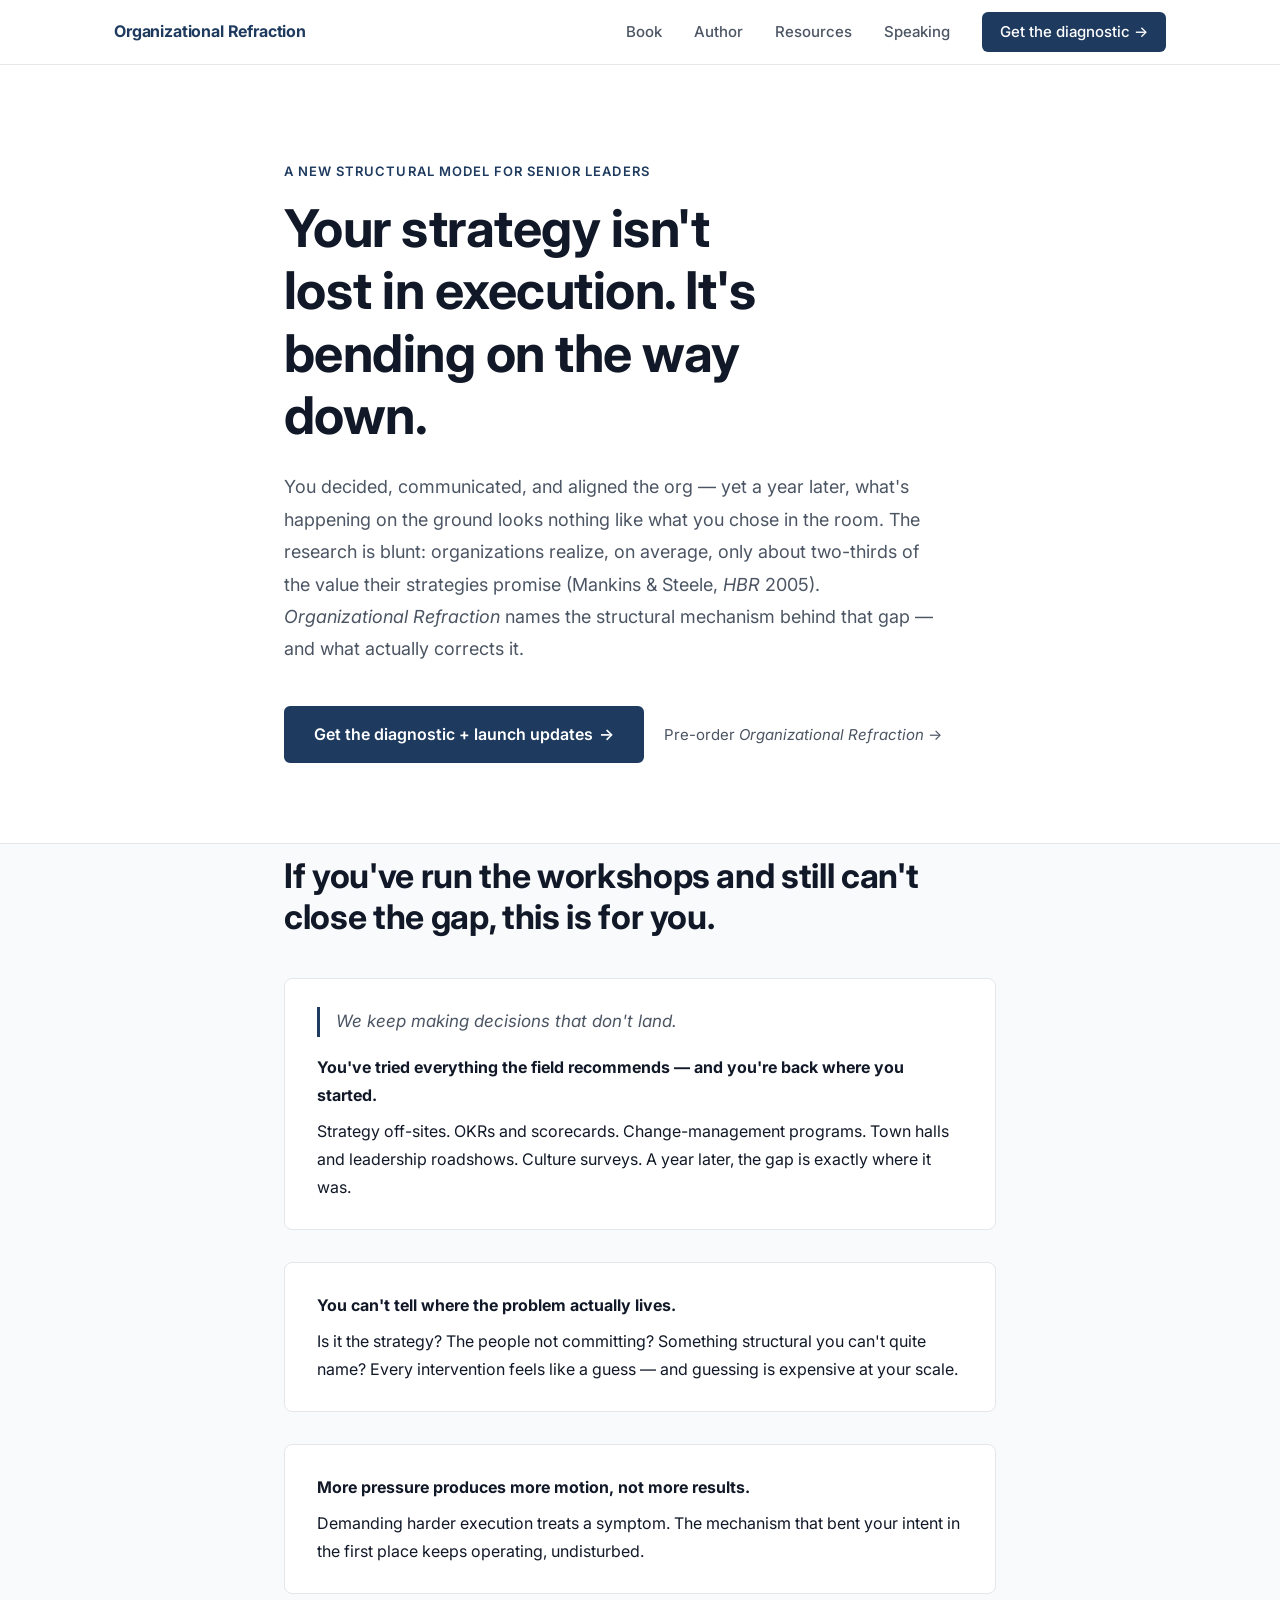
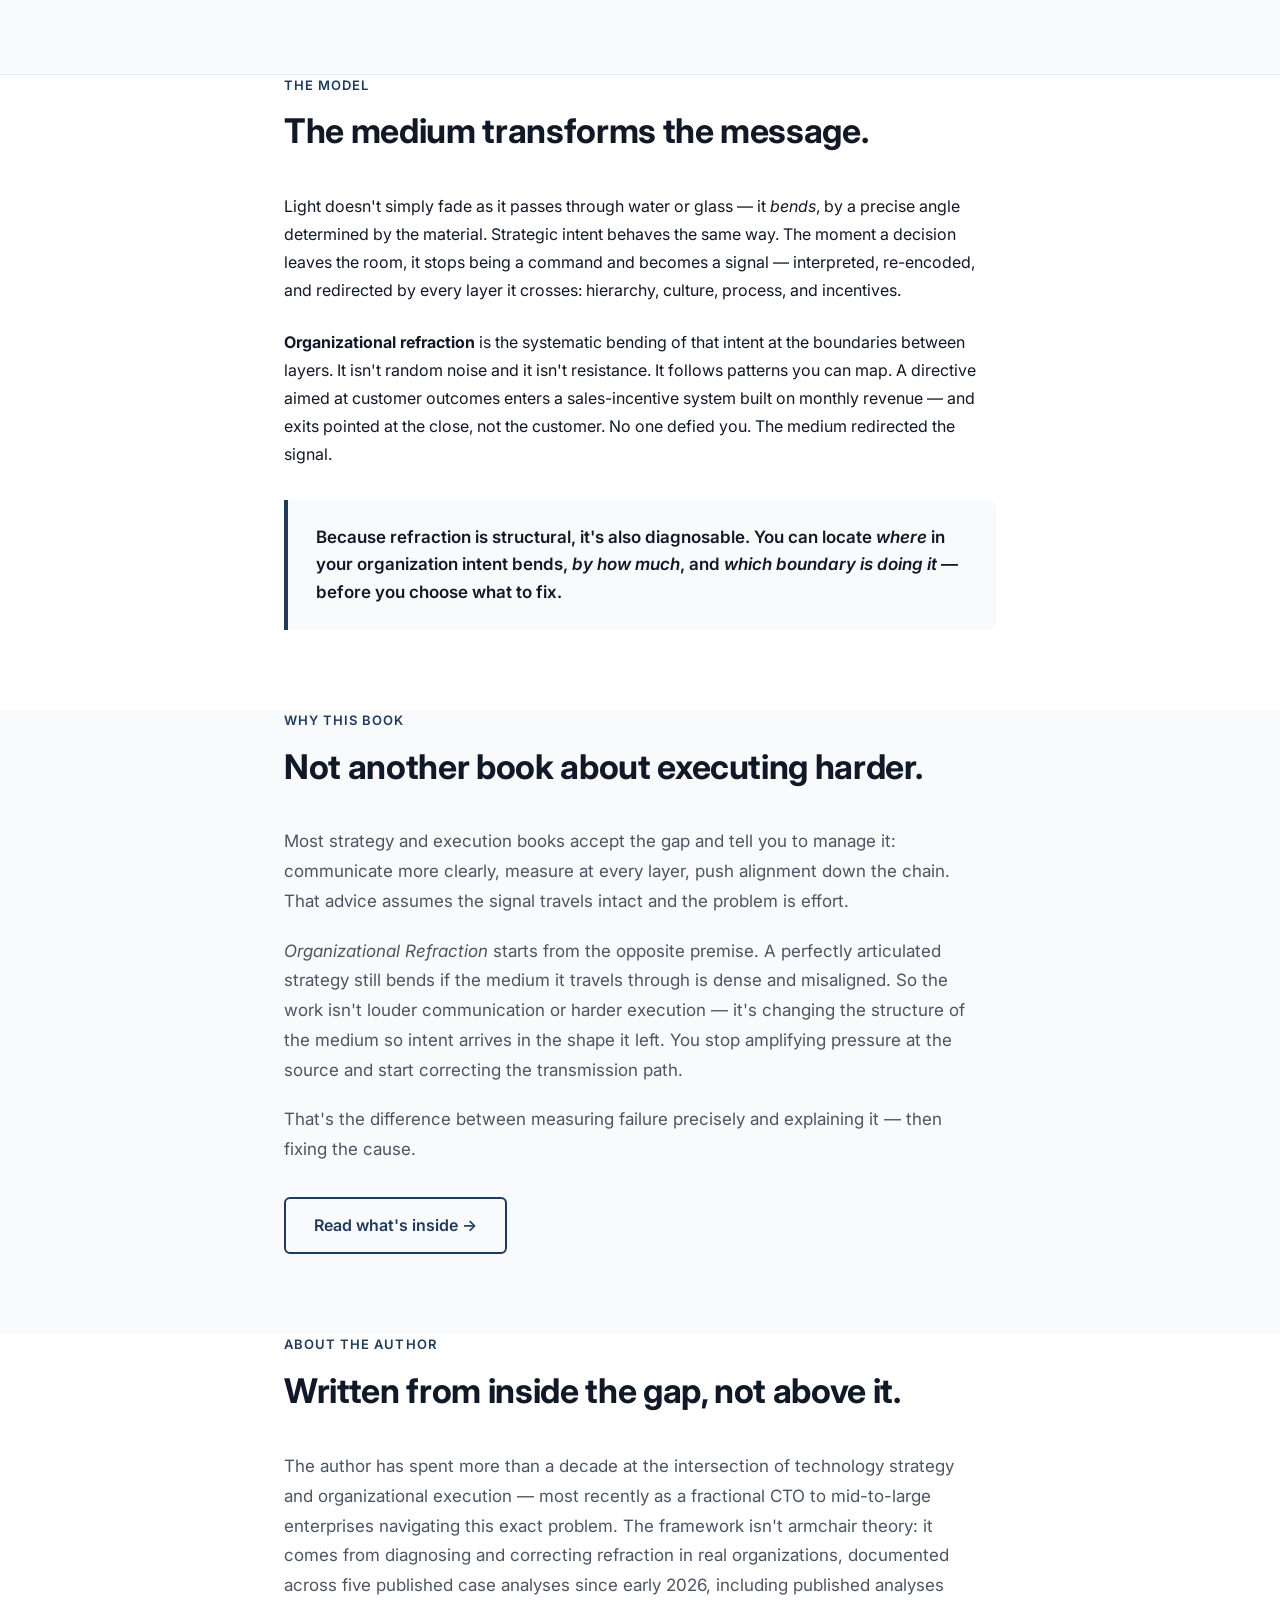
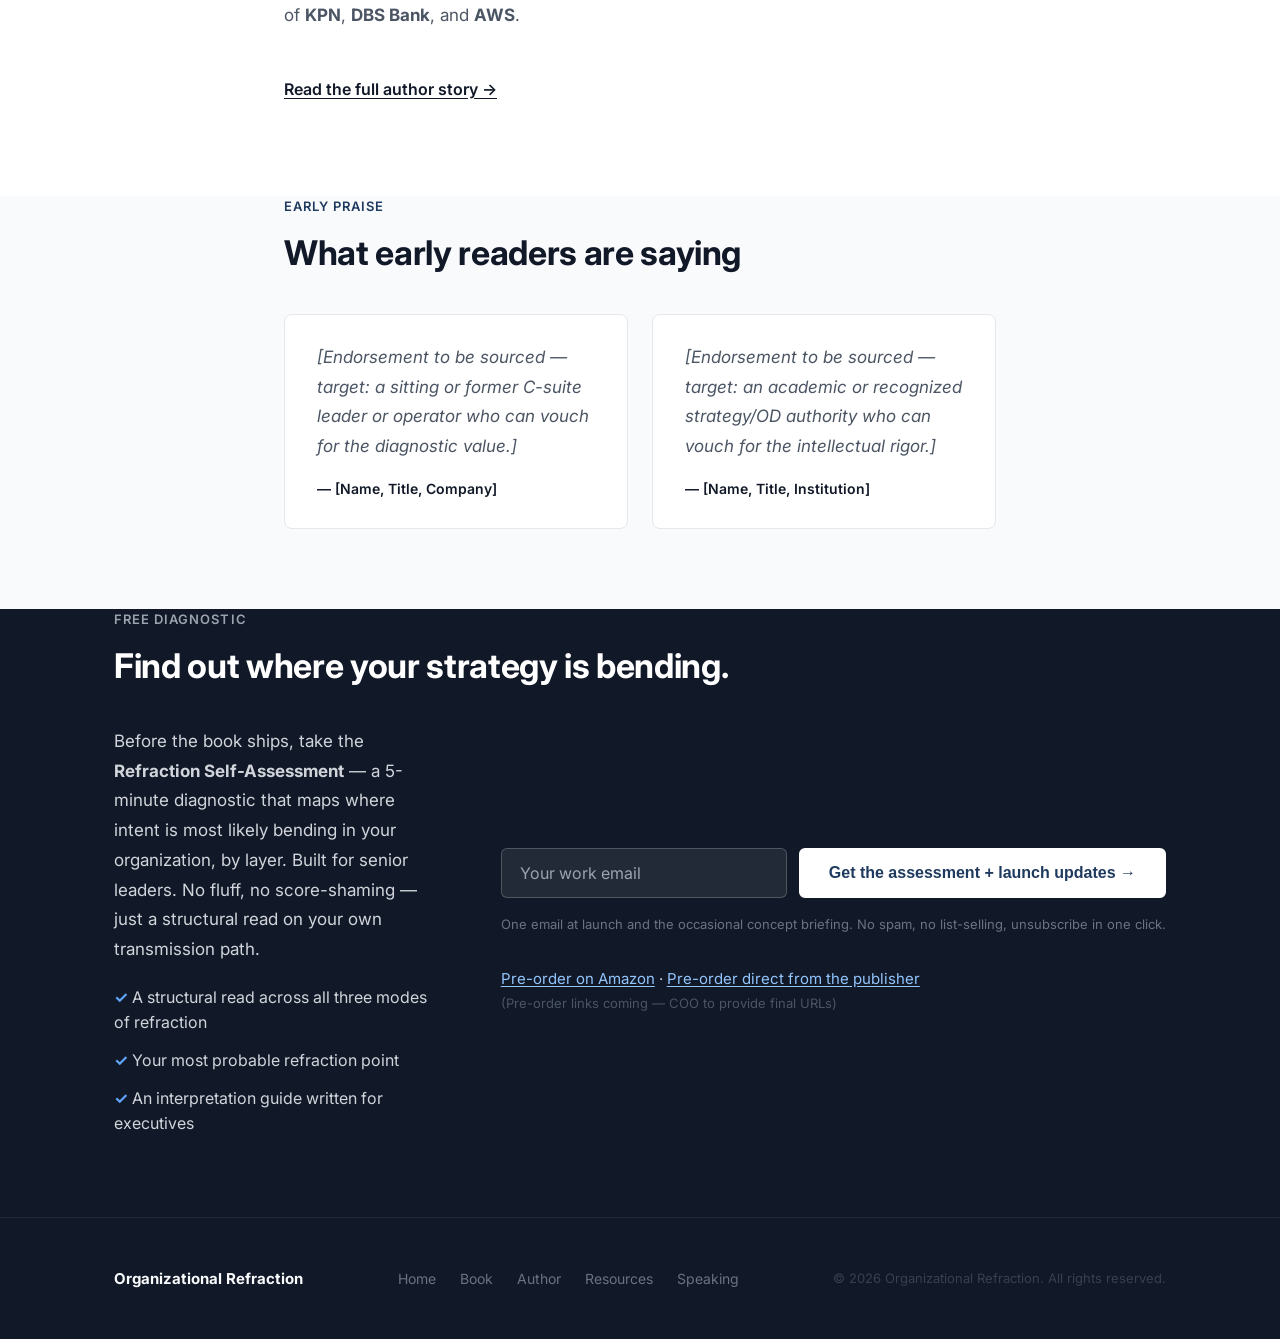
==== index.html @ 19cc5897 "Initial site build: organizationalrefraction.com - 5 pages: Home, Book, Author, Resources, Speaking " ====
<!DOCTYPE html>
<html lang="en">
<head>
  <meta charset="UTF-8">
  <meta name="viewport" content="width=device-width, initial-scale=1.0">

  <!-- SEO -->
  <title>Organizational Refraction — Why Your Strategy Arrives Somewhere It Was Never Aimed</title>
  <meta name="description" content="Your strategy isn't failing because your people won't execute. It's bending as it passes through the layers of your organization. Organizational Refraction is the first structural model of why the strategy-reality gap persists — and how to close it.">
  <meta name="keywords" content="organizational refraction, strategy execution gap, strategy-reality gap">
  <link rel="canonical" href="https://organizationalrefraction.com/">

  <!-- Open Graph -->
  <meta property="og:type" content="website">
  <meta property="og:title" content="Organizational Refraction — Why Your Strategy Arrives Somewhere It Was Never Aimed">
  <meta property="og:description" content="Your strategy isn't failing because your people won't execute. It's bending as it passes through the layers of your organization.">
  <meta property="og:url" content="https://organizationalrefraction.com/">
  <meta property="og:site_name" content="Organizational Refraction">

  <!-- Twitter -->
  <meta name="twitter:card" content="summary_large_image">
  <meta name="twitter:title" content="Organizational Refraction">
  <meta name="twitter:description" content="The first structural model of why the strategy-reality gap persists — and how to close it.">

  <!-- Preconnect for performance -->
  <link rel="preconnect" href="https://fonts.googleapis.com">
  <link rel="preconnect" href="https://fonts.gstatic.com" crossorigin>
  <link href="https://fonts.googleapis.com/css2?family=Inter:wght@400;500;600;700&display=swap" rel="stylesheet">

  <link rel="stylesheet" href="/css/main.css">

  <!-- GA4 — CONFIGURE: replace G-XXXXXXXXXX with your Measurement ID -->
  <script async src="https://www.googletagmanager.com/gtag/js?id=G-XXXXXXXXXX"></script>
  <script>
    window.dataLayer = window.dataLayer || [];
    function gtag(){dataLayer.push(arguments);}
    gtag('js', new Date());
    gtag('config', 'G-XXXXXXXXXX');
  </script>

  <!-- Hotjar — CONFIGURE: replace XXXXXXX with your Hotjar Site ID -->
  <script>
    (function(h,o,t,j,a,r){
      h.hj=h.hj||function(){(h.hj.q=h.hj.q||[]).push(arguments)};
      h._hjSettings={hjid:XXXXXXX,hjsv:6};
      a=o.getElementsByTagName('head')[0];
      r=o.createElement('script');r.async=1;
      r.src=t+h._hjSettings.hjid+j+h._hjSettings.hjsv;
      a.appendChild(r);
    })(window,document,'https://static.hotjar.com/c/hotjar-','.js?sv=');
  </script>
</head>
<body>

  <!-- Navigation -->
  <header class="site-header">
    <div class="container">
      <nav class="nav-inner" aria-label="Main navigation">
        <a href="/" class="nav-logo">Organizational Refraction</a>
        <button class="nav-toggle" aria-label="Toggle menu" aria-expanded="false">
          <span></span><span></span><span></span>
        </button>
        <ul class="nav-links">
          <li><a href="/book/">Book</a></li>
          <li><a href="/author/">Author</a></li>
          <li><a href="/resources/">Resources</a></li>
          <li><a href="/speaking/">Speaking</a></li>
          <li><a href="#capture" class="nav-cta">Get the diagnostic →</a></li>
        </ul>
      </nav>
    </div>
  </header>

  <main>

    <!-- Hero -->
    <section class="hero">
      <div class="container container--narrow">
        <span class="eyebrow">A new structural model for senior leaders</span>
        <h1 class="hero__headline">Your strategy isn't lost in execution. It's bending on the way down.</h1>
        <p class="hero__subhead">You decided, communicated, and aligned the org — yet a year later, what's happening on the ground looks nothing like what you chose in the room. The research is blunt: organizations realize, on average, only about two-thirds of the value their strategies promise (Mankins &amp; Steele, <em>HBR</em> 2005). <em>Organizational Refraction</em> names the structural mechanism behind that gap — and what actually corrects it.</p>
        <div class="hero__ctas">
          <a href="#capture" class="btn btn-primary btn-arrow">Get the diagnostic + launch updates</a>
          <a href="/book/" class="hero__secondary">Pre-order <em>Organizational Refraction</em> →</a>
        </div>
      </div>
    </section>

    <!-- Pain -->
    <section class="pain">
      <div class="container container--narrow">
        <div class="section-header">
          <h2>If you've run the workshops and still can't close the gap, this is for you.</h2>
        </div>
        <ul class="pain__list">
          <li class="pain__item">
            <p class="pain__quote"><em>We keep making decisions that don't land.</em></p>
            <p class="pain__item-title">You've tried everything the field recommends — and you're back where you started.</p>
            <p>Strategy off-sites. OKRs and scorecards. Change-management programs. Town halls and leadership roadshows. Culture surveys. A year later, the gap is exactly where it was.</p>
          </li>
          <li class="pain__item">
            <p class="pain__item-title">You can't tell where the problem actually lives.</p>
            <p>Is it the strategy? The people not committing? Something structural you can't quite name? Every intervention feels like a guess — and guessing is expensive at your scale.</p>
          </li>
          <li class="pain__item">
            <p class="pain__item-title">More pressure produces more motion, not more results.</p>
            <p>Demanding harder execution treats a symptom. The mechanism that bent your intent in the first place keeps operating, undisturbed.</p>
          </li>
        </ul>
      </div>
    </section>

    <!-- What is organizational refraction? -->
    <section class="explainer">
      <div class="container container--narrow">
        <div class="section-header">
          <span class="eyebrow">The model</span>
          <h2>The medium transforms the message.</h2>
        </div>
        <p>Light doesn't simply fade as it passes through water or glass — it <em>bends</em>, by a precise angle determined by the material. Strategic intent behaves the same way. The moment a decision leaves the room, it stops being a command and becomes a signal — interpreted, re-encoded, and redirected by every layer it crosses: hierarchy, culture, process, and incentives.</p>
        <p class="mt-3"><strong>Organizational refraction</strong> is the systematic bending of that intent at the boundaries between layers. It isn't random noise and it isn't resistance. It follows patterns you can map. A directive aimed at customer outcomes enters a sales-incentive system built on monthly revenue — and exits pointed at the close, not the customer. No one defied you. The medium redirected the signal.</p>
        <div class="explainer__highlight mt-4">Because refraction is structural, it's also diagnosable. You can locate <em>where</em> in your organization intent bends, <em>by how much</em>, and <em>which boundary is doing it</em> — before you choose what to fix.</div>
      </div>
    </section>

    <!-- Why this book is different -->
    <section class="diff">
      <div class="container container--narrow">
        <div class="section-header">
          <span class="eyebrow">Why this book</span>
          <h2>Not another book about executing harder.</h2>
        </div>
        <div class="diff__content">
          <p>Most strategy and execution books accept the gap and tell you to manage it: communicate more clearly, measure at every layer, push alignment down the chain. That advice assumes the signal travels intact and the problem is effort.</p>
          <p class="mt-3"><em>Organizational Refraction</em> starts from the opposite premise. A perfectly articulated strategy still bends if the medium it travels through is dense and misaligned. So the work isn't louder communication or harder execution — it's changing the structure of the medium so intent arrives in the shape it left. You stop amplifying pressure at the source and start correcting the transmission path.</p>
          <p class="mt-3">That's the difference between measuring failure precisely and explaining it — then fixing the cause.</p>
          <a href="/book/" class="btn btn-outline mt-4">Read what's inside →</a>
        </div>
      </div>
    </section>

    <!-- Author credibility -->
    <section class="author-cred">
      <div class="container container--narrow">
        <div class="section-header">
          <span class="eyebrow">About the author</span>
          <h2>Written from inside the gap, not above it.</h2>
        </div>
        <div class="author-cred__content">
          <p>The author has spent more than a decade at the intersection of technology strategy and organizational execution — most recently as a fractional CTO to mid-to-large enterprises navigating this exact problem. The framework isn't armchair theory: it comes from diagnosing and correcting refraction in real organizations, documented across five published case analyses since early 2026, including published analyses of <strong>KPN</strong>, <strong>DBS Bank</strong>, and <strong>AWS</strong>.</p>
          <div class="author-cred__cta">
            <a href="/author/" class="btn btn-ghost">Read the full author story →</a>
          </div>
        </div>
      </div>
    </section>

    <!-- Early praise -->
    <section class="praise">
      <div class="container container--narrow">
        <div class="section-header">
          <span class="eyebrow">Early praise</span>
          <h2>What early readers are saying</h2>
        </div>
        <div class="praise__grid">
          <div class="praise__card">
            <blockquote>[Endorsement to be sourced — target: a sitting or former C-suite leader or operator who can vouch for the diagnostic value.]</blockquote>
            <cite>— [Name, Title, Company]</cite>
          </div>
          <div class="praise__card">
            <blockquote>[Endorsement to be sourced — target: an academic or recognized strategy/OD authority who can vouch for the intellectual rigor.]</blockquote>
            <cite>— [Name, Title, Institution]</cite>
          </div>
        </div>
      </div>
    </section>

    <!-- Closing CTA / Email capture -->
    <section class="capture" id="capture">
      <div class="container">
        <div class="section-header">
          <span class="eyebrow">Free diagnostic</span>
          <h2>Find out where your strategy is bending.</h2>
        </div>
        <div class="capture__body">
          <div>
            <p class="capture__desc">Before the book ships, take the <strong>Refraction Self-Assessment</strong> — a 5-minute diagnostic that maps where intent is most likely bending in your organization, by layer. Built for senior leaders. No fluff, no score-shaming — just a structural read on your own transmission path.</p>
            <ul class="capture__bullets">
              <li>A structural read across all three modes of refraction</li>
              <li>Your most probable refraction point</li>
              <li>An interpretation guide written for executives</li>
            </ul>
          </div>
          <div>
            <div class="email-form-wrap">
              <form class="email-form" data-source="home-closing">
                <div class="email-form__group">
                  <input type="email" name="email" placeholder="Your work email" required autocomplete="email" aria-label="Work email">
                  <button type="submit" class="btn btn-primary">Get the assessment + launch updates →</button>
                </div>
                <p class="email-form__privacy">One email at launch and the occasional concept briefing. No spam, no list-selling, unsubscribe in one click.</p>
              </form>
              <div class="form-success" role="alert">
                ✓ You're on the list — check your inbox for the assessment.
              </div>
            </div>
            <div class="capture__preorder">
              <a href="#" aria-label="Pre-order on Amazon (link coming soon)">Pre-order on Amazon</a> · <a href="#" aria-label="Pre-order direct from publisher (link coming soon)">Pre-order direct from the publisher</a><br>
              <small style="color:#4B5563;font-size:0.8125rem;">(Pre-order links coming — COO to provide final URLs)</small>
            </div>
          </div>
        </div>
      </div>
    </section>

  </main>

  <!-- Footer -->
  <footer class="site-footer">
    <div class="container">
      <div class="footer-inner">
        <span class="footer-logo">Organizational Refraction</span>
        <ul class="footer-links">
          <li><a href="/">Home</a></li>
          <li><a href="/book/">Book</a></li>
          <li><a href="/author/">Author</a></li>
          <li><a href="/resources/">Resources</a></li>
          <li><a href="/speaking/">Speaking</a></li>
        </ul>
        <span class="footer-copy">&copy; 2026 Organizational Refraction. All rights reserved.</span>
      </div>
    </div>
  </footer>

  <script src="/js/main.js"></script>
</body>
</html>
---- css/main.css ----
/* ============================================================
   Organizational Refraction — Main Stylesheet
   Target: LCP < 2.5s · Desktop-primary · Mobile responsive
   ============================================================ */

/* --- Reset & Base --- */
*, *::before, *::after { box-sizing: border-box; margin: 0; padding: 0; }

:root {
  --color-bg:          #FFFFFF;
  --color-text:        #111827;
  --color-text-muted:  #4B5563;
  --color-accent:      #1E3A5F;
  --color-accent-dark: #152B47;
  --color-border:      #E5E7EB;
  --color-bg-subtle:   #F9FAFB;
  --color-bg-dark:     #111827;

  --font-sans: 'Inter', system-ui, -apple-system, 'Segoe UI', sans-serif;

  --max-w: 1100px;
  --section-gap: 5rem;
  --section-gap-sm: 3rem;
}

html { font-size: 16px; scroll-behavior: smooth; }

body {
  font-family: var(--font-sans);
  background: var(--color-bg);
  color: var(--color-text);
  line-height: 1.6;
  -webkit-font-smoothing: antialiased;
}

img { display: block; max-width: 100%; height: auto; }
a { color: inherit; }

/* --- Typography --- */
h1, h2, h3, h4 {
  line-height: 1.2;
  font-weight: 700;
  letter-spacing: -0.01em;
}
h1 { font-size: clamp(2rem, 4vw, 3rem); }
h2 { font-size: clamp(1.5rem, 3vw, 2.125rem); }
h3 { font-size: clamp(1.125rem, 2vw, 1.375rem); }
h4 { font-size: 1.0625rem; }
p  { line-height: 1.75; }

.eyebrow {
  display: block;
  font-size: 0.8125rem;
  font-weight: 600;
  letter-spacing: 0.08em;
  text-transform: uppercase;
  color: var(--color-accent);
  margin-bottom: 1rem;
}

/* --- Layout --- */
.container {
  width: 100%;
  max-width: var(--max-w);
  margin-inline: auto;
  padding-inline: 1.5rem;
}

.container--narrow {
  max-width: 760px;
}

section { padding-block: var(--section-gap); }
section + section { padding-top: 0; }

/* --- Navigation --- */
.site-header {
  position: sticky;
  top: 0;
  z-index: 100;
  background: rgba(255,255,255,0.96);
  backdrop-filter: blur(8px);
  -webkit-backdrop-filter: blur(8px);
  border-bottom: 1px solid var(--color-border);
}

.nav-inner {
  display: flex;
  align-items: center;
  justify-content: space-between;
  gap: 2rem;
  height: 64px;
}

.nav-logo {
  font-weight: 700;
  font-size: 1rem;
  letter-spacing: -0.01em;
  color: var(--color-accent);
  text-decoration: none;
  flex-shrink: 0;
}

.nav-links {
  display: flex;
  align-items: center;
  gap: 2rem;
  list-style: none;
}

.nav-links a {
  font-size: 0.9375rem;
  font-weight: 500;
  color: var(--color-text-muted);
  text-decoration: none;
  transition: color 0.15s;
}
.nav-links a:hover,
.nav-links a.active { color: var(--color-text); }

.nav-cta {
  display: inline-flex;
  align-items: center;
  gap: 0.375rem;
  font-size: 0.875rem;
  font-weight: 600;
  color: var(--color-bg) !important;
  background: var(--color-accent);
  padding: 0.5rem 1.125rem;
  border-radius: 6px;
  text-decoration: none;
  transition: background 0.15s;
}
.nav-cta:hover { background: var(--color-accent-dark) !important; }

/* Mobile nav */
.nav-toggle {
  display: none;
  background: none;
  border: none;
  cursor: pointer;
  padding: 0.25rem;
  flex-direction: column;
  gap: 5px;
}
.nav-toggle span {
  display: block;
  width: 22px;
  height: 2px;
  background: var(--color-text);
  border-radius: 2px;
  transition: transform 0.2s, opacity 0.2s;
}

@media (max-width: 768px) {
  .nav-toggle { display: flex; }
  .nav-links {
    display: none;
    position: absolute;
    top: 64px;
    left: 0;
    right: 0;
    background: #fff;
    flex-direction: column;
    align-items: flex-start;
    gap: 0;
    border-bottom: 1px solid var(--color-border);
    padding: 0.5rem 0;
  }
  .nav-links.open { display: flex; }
  .nav-links li { width: 100%; }
  .nav-links a { display: block; padding: 0.875rem 1.5rem; }
  .nav-cta { margin: 0.5rem 1.5rem 1rem; }
  .site-header { position: relative; }
}

/* --- Buttons & CTAs --- */
.btn {
  display: inline-flex;
  align-items: center;
  gap: 0.375rem;
  font-size: 1rem;
  font-weight: 600;
  padding: 0.875rem 1.75rem;
  border-radius: 6px;
  text-decoration: none;
  cursor: pointer;
  border: 2px solid transparent;
  transition: background 0.15s, color 0.15s, border-color 0.15s;
  white-space: nowrap;
}

.btn-primary {
  background: var(--color-accent);
  color: #fff;
  border-color: var(--color-accent);
}
.btn-primary:hover {
  background: var(--color-accent-dark);
  border-color: var(--color-accent-dark);
}

.btn-outline {
  background: transparent;
  color: var(--color-accent);
  border-color: var(--color-accent);
}
.btn-outline:hover {
  background: var(--color-accent);
  color: #fff;
}

.btn-ghost {
  background: transparent;
  color: var(--color-text);
  padding-inline: 0;
  text-decoration: underline;
  text-underline-offset: 3px;
  border: none;
}

.btn-arrow::after { content: ' →'; }

/* --- Hero Section --- */
.hero {
  padding-block: 6rem 5rem;
  background: var(--color-bg);
}

.hero__eyebrow { margin-bottom: 1.25rem; }

.hero__headline {
  font-size: clamp(2.25rem, 4.5vw, 3.25rem);
  max-width: 14ch;
  margin-bottom: 1.5rem;
}

.hero__subhead {
  font-size: 1.125rem;
  color: var(--color-text-muted);
  max-width: 60ch;
  margin-bottom: 2.5rem;
  line-height: 1.8;
}

.hero__ctas {
  display: flex;
  align-items: center;
  flex-wrap: wrap;
  gap: 1.25rem;
}

.hero__secondary {
  font-size: 0.9375rem;
  color: var(--color-text-muted);
  text-decoration: none;
}
.hero__secondary:hover { color: var(--color-text); }

/* --- Pain Section --- */
.pain {
  background: var(--color-bg-subtle);
  border-top: 1px solid var(--color-border);
  border-bottom: 1px solid var(--color-border);
}

.pain__list {
  list-style: none;
  display: flex;
  flex-direction: column;
  gap: 2rem;
  margin-top: 2rem;
}

.pain__item {
  padding: 1.75rem 2rem;
  background: #fff;
  border: 1px solid var(--color-border);
  border-radius: 8px;
}

.pain__item-title {
  font-weight: 700;
  margin-bottom: 0.5rem;
}

.pain__quote {
  font-size: 1.0625rem;
  font-style: italic;
  color: var(--color-text-muted);
  border-left: 3px solid var(--color-accent);
  padding-left: 1rem;
  margin-bottom: 1rem;
}

/* --- Explainer Section --- */
.explainer { background: var(--color-bg); }
.explainer__body {
  display: grid;
  grid-template-columns: 1fr 1fr;
  gap: 4rem;
  align-items: start;
  margin-top: 2.5rem;
}
.explainer__body p { color: var(--color-text-muted); margin-top: 1rem; }
.explainer__highlight {
  background: var(--color-bg-subtle);
  border-left: 4px solid var(--color-accent);
  padding: 1.5rem 1.75rem;
  border-radius: 0 8px 8px 0;
  font-weight: 600;
  font-size: 1.0625rem;
  line-height: 1.6;
}

@media (max-width: 768px) {
  .explainer__body { grid-template-columns: 1fr; gap: 2rem; }
}

/* --- Section Header --- */
.section-header { margin-bottom: 2.5rem; }
.section-header h2 { margin-top: 0.75rem; }
.section-header p {
  color: var(--color-text-muted);
  max-width: 64ch;
  margin-top: 1rem;
  font-size: 1.0625rem;
}

/* --- Differentiation --- */
.diff { background: var(--color-bg-subtle); }
.diff__content { max-width: 700px; }
.diff__content p { color: var(--color-text-muted); margin-top: 1.25rem; font-size: 1.0625rem; }

/* --- Author Credibility --- */
.author-cred { background: var(--color-bg); }
.author-cred__content { max-width: 680px; }
.author-cred__content p { color: var(--color-text-muted); margin-top: 1rem; font-size: 1.0625rem; }
.author-cred__cta { margin-top: 2rem; }

/* --- Praise / Testimonials --- */
.praise { background: var(--color-bg-subtle); }
.praise__grid {
  display: grid;
  grid-template-columns: 1fr 1fr;
  gap: 1.5rem;
  margin-top: 2rem;
}
.praise__card {
  background: #fff;
  border: 1px solid var(--color-border);
  border-radius: 8px;
  padding: 1.75rem 2rem;
}
.praise__card blockquote {
  font-size: 1.0625rem;
  font-style: italic;
  color: var(--color-text-muted);
  line-height: 1.75;
}
.praise__card cite {
  display: block;
  margin-top: 1rem;
  font-style: normal;
  font-weight: 600;
  font-size: 0.875rem;
}

@media (max-width: 768px) {
  .praise__grid { grid-template-columns: 1fr; }
}

/* --- Email Capture (Closing CTA) --- */
.capture {
  background: var(--color-bg-dark);
  color: #fff;
}
.capture .eyebrow { color: #9CA3AF; }
.capture h2 { color: #fff; }
.capture__body {
  display: grid;
  grid-template-columns: 1fr 1fr;
  gap: 4rem;
  align-items: center;
  margin-top: 2.5rem;
}
.capture__desc {
  font-size: 1.0625rem;
  color: #D1D5DB;
  line-height: 1.75;
}
.capture__bullets {
  list-style: none;
  display: flex;
  flex-direction: column;
  gap: 0.75rem;
  margin-top: 1.25rem;
  color: #D1D5DB;
  font-size: 1rem;
}
.capture__bullets li::before { content: '✓  '; color: #60A5FA; font-weight: 700; }

.email-form { display: flex; flex-direction: column; gap: 1rem; }
.email-form__group {
  display: flex;
  gap: 0.75rem;
}
.email-form input[type="email"] {
  flex: 1;
  padding: 0.875rem 1.125rem;
  font-size: 1rem;
  font-family: inherit;
  background: rgba(255,255,255,0.08);
  border: 1px solid rgba(255,255,255,0.2);
  border-radius: 6px;
  color: #fff;
  outline: none;
  transition: border-color 0.15s;
}
.email-form input[type="email"]::placeholder { color: #9CA3AF; }
.email-form input[type="email"]:focus { border-color: rgba(255,255,255,0.5); }
.email-form .btn-primary {
  background: #fff;
  color: var(--color-accent);
  border-color: #fff;
  white-space: nowrap;
}
.email-form .btn-primary:hover { background: #F3F4F6; border-color: #F3F4F6; }
.email-form__privacy {
  font-size: 0.8125rem;
  color: #6B7280;
  line-height: 1.6;
}
.capture__preorder {
  margin-top: 2rem;
  color: #D1D5DB;
  font-size: 0.9375rem;
}
.capture__preorder a { color: #93C5FD; text-decoration: underline; text-underline-offset: 2px; }

.form-success {
  display: none;
  background: rgba(16,185,129,0.12);
  border: 1px solid rgba(16,185,129,0.3);
  color: #6EE7B7;
  padding: 1rem 1.25rem;
  border-radius: 6px;
  font-size: 0.9375rem;
}

@media (max-width: 768px) {
  .capture__body { grid-template-columns: 1fr; gap: 2.5rem; }
  .email-form__group { flex-direction: column; }
}

/* --- Chapter List (Book page) --- */
.chapters { background: var(--color-bg); }
.chapters__parts {
  display: flex;
  flex-direction: column;
  gap: 3rem;
  margin-top: 2.5rem;
}
.chapter-part { }
.chapter-part__title {
  font-size: 0.8125rem;
  font-weight: 700;
  letter-spacing: 0.08em;
  text-transform: uppercase;
  color: var(--color-accent);
  margin-bottom: 1.25rem;
  padding-bottom: 0.75rem;
  border-bottom: 1px solid var(--color-border);
}
.chapter-list { list-style: none; display: flex; flex-direction: column; gap: 0.75rem; }
.chapter-item {
  display: flex;
  gap: 1.25rem;
  padding: 1.25rem 1.5rem;
  background: var(--color-bg-subtle);
  border-radius: 6px;
  border: 1px solid var(--color-border);
}
.chapter-item__num {
  font-size: 0.8125rem;
  font-weight: 700;
  color: var(--color-accent);
  flex-shrink: 0;
  padding-top: 0.1rem;
}
.chapter-item__title { font-weight: 600; margin-bottom: 0.375rem; }
.chapter-item__desc { font-size: 0.9375rem; color: var(--color-text-muted); }

/* --- Who It's For (Book page) --- */
.audience { background: var(--color-bg-subtle); }
.audience__grid {
  display: grid;
  grid-template-columns: 1fr 1fr;
  gap: 2rem;
  margin-top: 2rem;
}
.audience__card {
  background: #fff;
  border: 1px solid var(--color-border);
  border-radius: 8px;
  padding: 2rem;
}
.audience__card--for { border-top: 3px solid var(--color-accent); }
.audience__card--not { border-top: 3px solid #D1D5DB; }
.audience__card h3 { margin-bottom: 1.25rem; }
.audience__card ul {
  list-style: none;
  display: flex;
  flex-direction: column;
  gap: 0.75rem;
}
.audience__card li { font-size: 0.9375rem; color: var(--color-text-muted); padding-left: 1.25rem; position: relative; }
.audience__card--for li::before { content: '✓'; position: absolute; left: 0; color: var(--color-accent); font-weight: 700; }
.audience__card--not li::before { content: '—'; position: absolute; left: 0; color: #9CA3AF; }

@media (max-width: 768px) {
  .audience__grid { grid-template-columns: 1fr; }
}

/* --- Bio Page (Author) --- */
.bio { background: var(--color-bg); }
.bio__content { max-width: 700px; }
.bio__content p { color: var(--color-text-muted); font-size: 1.0625rem; margin-top: 1rem; }

.publications { background: var(--color-bg-subtle); }
.pub-list { list-style: none; display: flex; flex-direction: column; gap: 1rem; margin-top: 2rem; }
.pub-item {
  display: flex;
  align-items: flex-start;
  gap: 1.25rem;
  padding: 1.25rem 1.5rem;
  background: #fff;
  border: 1px solid var(--color-border);
  border-radius: 6px;
}
.pub-item__date { font-size: 0.8125rem; color: #9CA3AF; white-space: nowrap; flex-shrink: 0; padding-top: 0.1rem; }
.pub-item__title { font-weight: 600; font-size: 0.9375rem; }

.case-studies { background: var(--color-bg); }
.case-grid {
  display: grid;
  grid-template-columns: repeat(3, 1fr);
  gap: 1.5rem;
  margin-top: 2rem;
}
.case-card {
  background: var(--color-bg-subtle);
  border: 1px solid var(--color-border);
  border-radius: 8px;
  padding: 1.75rem 1.5rem;
}
.case-card__org { font-size: 1.125rem; font-weight: 700; color: var(--color-accent); margin-bottom: 0.75rem; }
.case-card__desc { font-size: 0.9375rem; color: var(--color-text-muted); line-height: 1.65; }

@media (max-width: 768px) {
  .case-grid { grid-template-columns: 1fr; }
}

/* --- Resources Page --- */
.diagnostic-cta {
  background: var(--color-accent);
  color: #fff;
  padding-block: 5rem;
}
.diagnostic-cta .eyebrow { color: #93C5FD; }
.diagnostic-cta h2 { color: #fff; margin-bottom: 0.75rem; }
.diagnostic-cta__subhead { font-size: 1.125rem; color: rgba(255,255,255,0.8); margin-bottom: 2rem; max-width: 52ch; }
.diagnostic-cta__yields {
  list-style: none;
  display: flex;
  flex-direction: column;
  gap: 0.625rem;
  margin-bottom: 2.5rem;
}
.diagnostic-cta__yields li { font-size: 1rem; color: rgba(255,255,255,0.85); padding-left: 1.5rem; position: relative; }
.diagnostic-cta__yields li::before { content: '→'; position: absolute; left: 0; color: #93C5FD; font-weight: 700; }
.diagnostic-form { max-width: 480px; }
.diagnostic-form .email-form { }
.diagnostic-form .email-form__group { flex-direction: column; }
.diagnostic-form input[type="email"] {
  background: rgba(255,255,255,0.12);
  border: 1px solid rgba(255,255,255,0.3);
}
.diagnostic-form .btn-primary { background: #fff; color: var(--color-accent); border-color: #fff; width: 100%; justify-content: center; }
.diagnostic-form .btn-primary:hover { background: #F3F4F6; border-color: #F3F4F6; }
.diagnostic-cta__privacy { font-size: 0.8125rem; color: rgba(255,255,255,0.5); margin-top: 0.75rem; }

.excerpt { background: var(--color-bg-subtle); }
.excerpt__content { max-width: 680px; }
.excerpt__body {
  background: #fff;
  border: 1px solid var(--color-border);
  border-radius: 8px;
  padding: 2rem 2.5rem;
  margin-top: 1.5rem;
}
.excerpt__body p { color: var(--color-text-muted); font-size: 1.0625rem; margin-top: 1rem; }

.explainers { background: var(--color-bg); }
.explainer-list { list-style: none; display: flex; flex-direction: column; gap: 1rem; margin-top: 2rem; }
.explainer-item {
  display: flex;
  align-items: flex-start;
  gap: 1.5rem;
  padding: 1.5rem 2rem;
  background: var(--color-bg-subtle);
  border: 1px solid var(--color-border);
  border-radius: 8px;
}
.explainer-item__num {
  font-size: 0.75rem;
  font-weight: 700;
  color: var(--color-accent);
  background: rgba(30,58,95,0.08);
  width: 2rem;
  height: 2rem;
  border-radius: 50%;
  display: flex;
  align-items: center;
  justify-content: center;
  flex-shrink: 0;
}
.explainer-item__title { font-weight: 600; margin-bottom: 0.375rem; }
.explainer-item__desc { font-size: 0.9375rem; color: var(--color-text-muted); }
.explainer-item__tag { font-size: 0.75rem; color: #9CA3AF; margin-top: 0.375rem; }

/* --- Speaking Page --- */
.speaking-hero { background: var(--color-bg); }
.formats { background: var(--color-bg-subtle); }
.format-grid {
  display: grid;
  grid-template-columns: repeat(3, 1fr);
  gap: 1.5rem;
  margin-top: 2rem;
}
.format-card {
  background: #fff;
  border: 1px solid var(--color-border);
  border-top: 3px solid var(--color-accent);
  border-radius: 8px;
  padding: 2rem 1.75rem;
}
.format-card__duration { font-size: 0.8125rem; color: var(--color-accent); font-weight: 700; margin-bottom: 0.5rem; }
.format-card h3 { margin-bottom: 0.75rem; }
.format-card p { font-size: 0.9375rem; color: var(--color-text-muted); }

@media (max-width: 768px) {
  .format-grid { grid-template-columns: 1fr; }
}

.inquiry-form { background: var(--color-bg); }
.form-card {
  background: var(--color-bg-subtle);
  border: 1px solid var(--color-border);
  border-radius: 12px;
  padding: 3rem;
  max-width: 680px;
}
.contact-form { display: flex; flex-direction: column; gap: 1.25rem; }
.form-row { display: grid; grid-template-columns: 1fr 1fr; gap: 1.25rem; }
.form-group { display: flex; flex-direction: column; gap: 0.375rem; }
.form-group label { font-size: 0.875rem; font-weight: 600; color: var(--color-text); }
.form-group input,
.form-group select,
.form-group textarea {
  padding: 0.75rem 1rem;
  font-family: inherit;
  font-size: 1rem;
  background: #fff;
  border: 1px solid var(--color-border);
  border-radius: 6px;
  color: var(--color-text);
  outline: none;
  transition: border-color 0.15s;
}
.form-group input:focus,
.form-group select:focus,
.form-group textarea:focus { border-color: var(--color-accent); box-shadow: 0 0 0 3px rgba(30,58,95,0.08); }
.form-group textarea { resize: vertical; min-height: 120px; }
.form-note { font-size: 0.8125rem; color: var(--color-text-muted); margin-top: 0.25rem; }
.form-submit-area { display: flex; flex-direction: column; gap: 0.75rem; }
.form-reassurance { font-size: 0.8125rem; color: var(--color-text-muted); }

@media (max-width: 640px) {
  .form-row { grid-template-columns: 1fr; }
  .form-card { padding: 2rem 1.5rem; }
}

/* --- Page Hero (inner pages) --- */
.page-hero {
  padding-block: 4rem 3.5rem;
  background: var(--color-bg);
  border-bottom: 1px solid var(--color-border);
}
.page-hero h1 { margin-top: 0.75rem; }
.page-hero__desc {
  margin-top: 1rem;
  font-size: 1.125rem;
  color: var(--color-text-muted);
  max-width: 56ch;
  line-height: 1.75;
}

/* --- Footer --- */
.site-footer {
  background: var(--color-bg-dark);
  color: #9CA3AF;
  padding-block: 3rem;
  border-top: 1px solid rgba(255,255,255,0.06);
}
.footer-inner {
  display: flex;
  align-items: center;
  justify-content: space-between;
  flex-wrap: wrap;
  gap: 1.5rem;
}
.footer-logo { font-weight: 700; color: #F9FAFB; font-size: 0.9375rem; }
.footer-links { display: flex; gap: 1.5rem; list-style: none; flex-wrap: wrap; }
.footer-links a {
  font-size: 0.875rem;
  color: #6B7280;
  text-decoration: none;
  transition: color 0.15s;
}
.footer-links a:hover { color: #F9FAFB; }
.footer-copy { font-size: 0.8125rem; color: #374151; }

@media (max-width: 600px) {
  .footer-inner { flex-direction: column; align-items: flex-start; gap: 1rem; }
}

/* --- Utilities --- */
.text-muted { color: var(--color-text-muted); }
.mt-1 { margin-top: 0.5rem; }
.mt-2 { margin-top: 1rem; }
.mt-3 { margin-top: 1.5rem; }
.mt-4 { margin-top: 2rem; }
.mt-5 { margin-top: 2.5rem; }

/* --- Form success state --- */
.form-success-visible { display: block !important; }
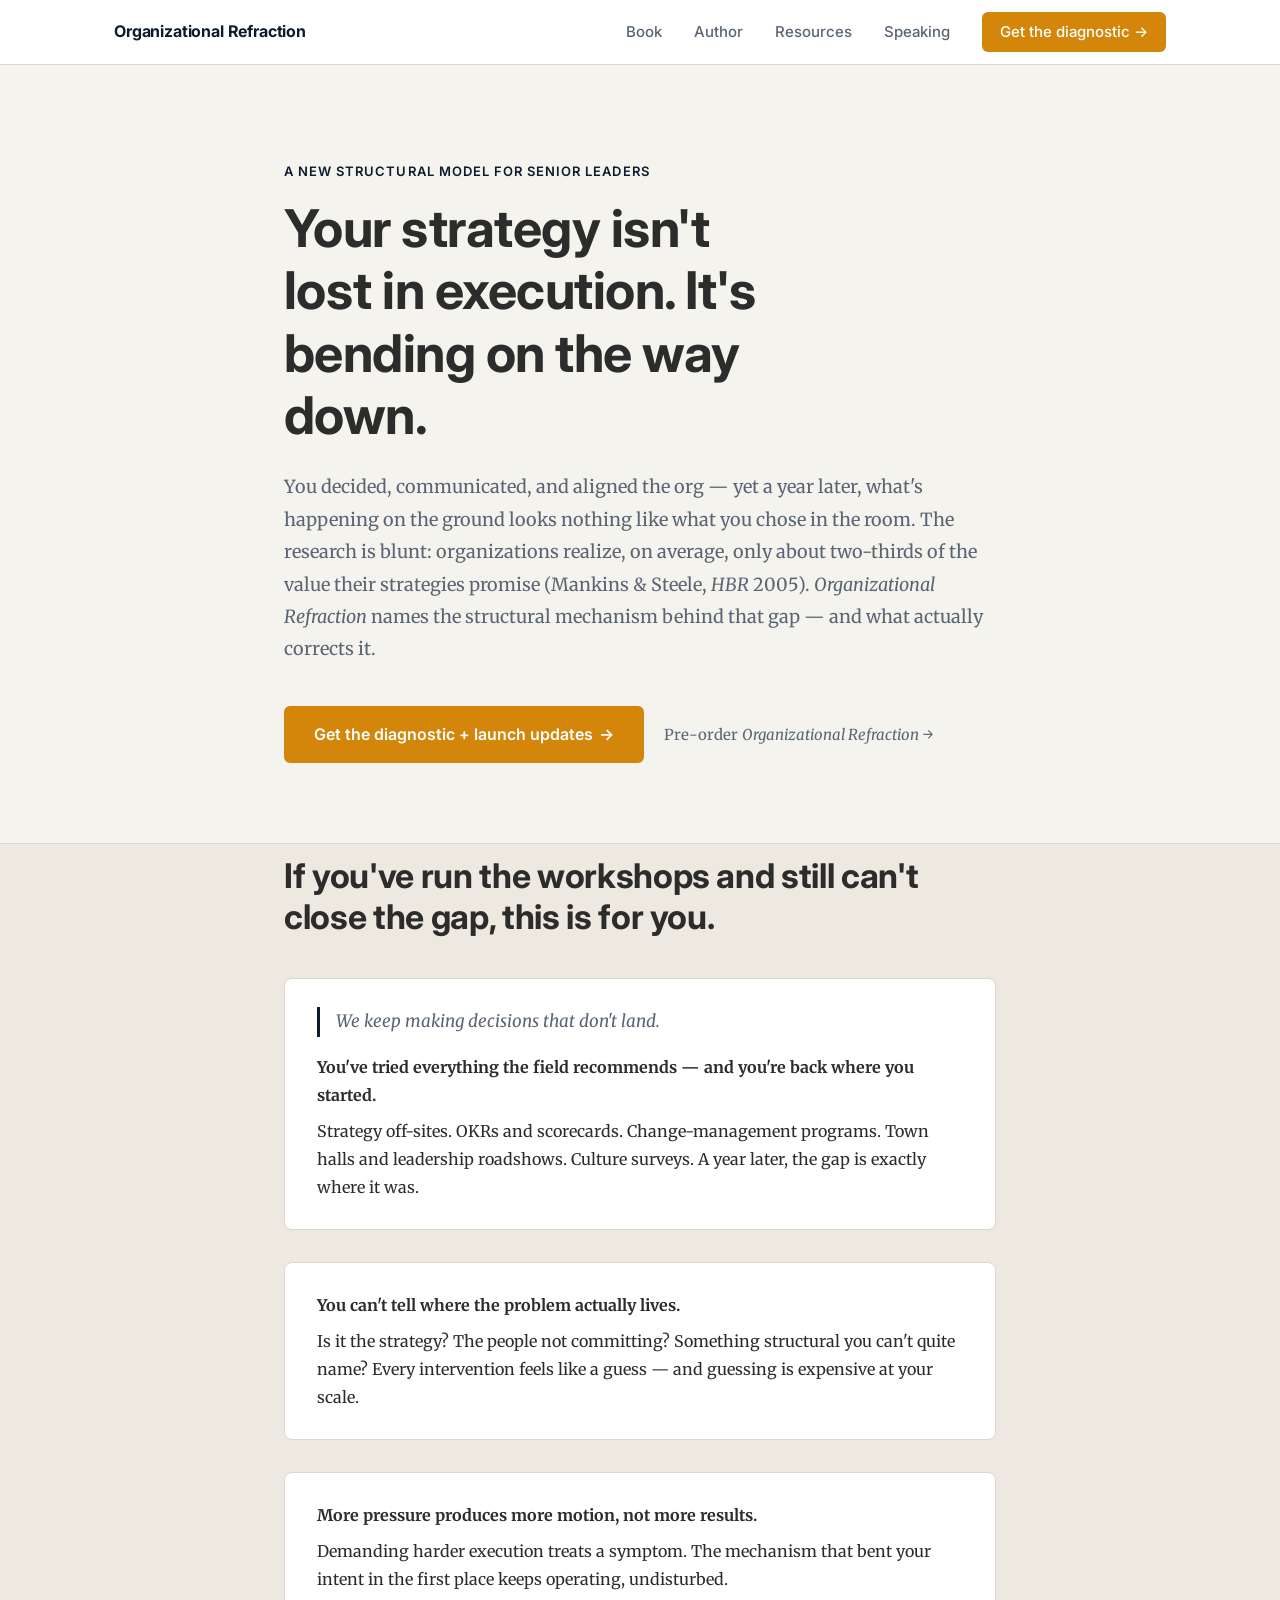
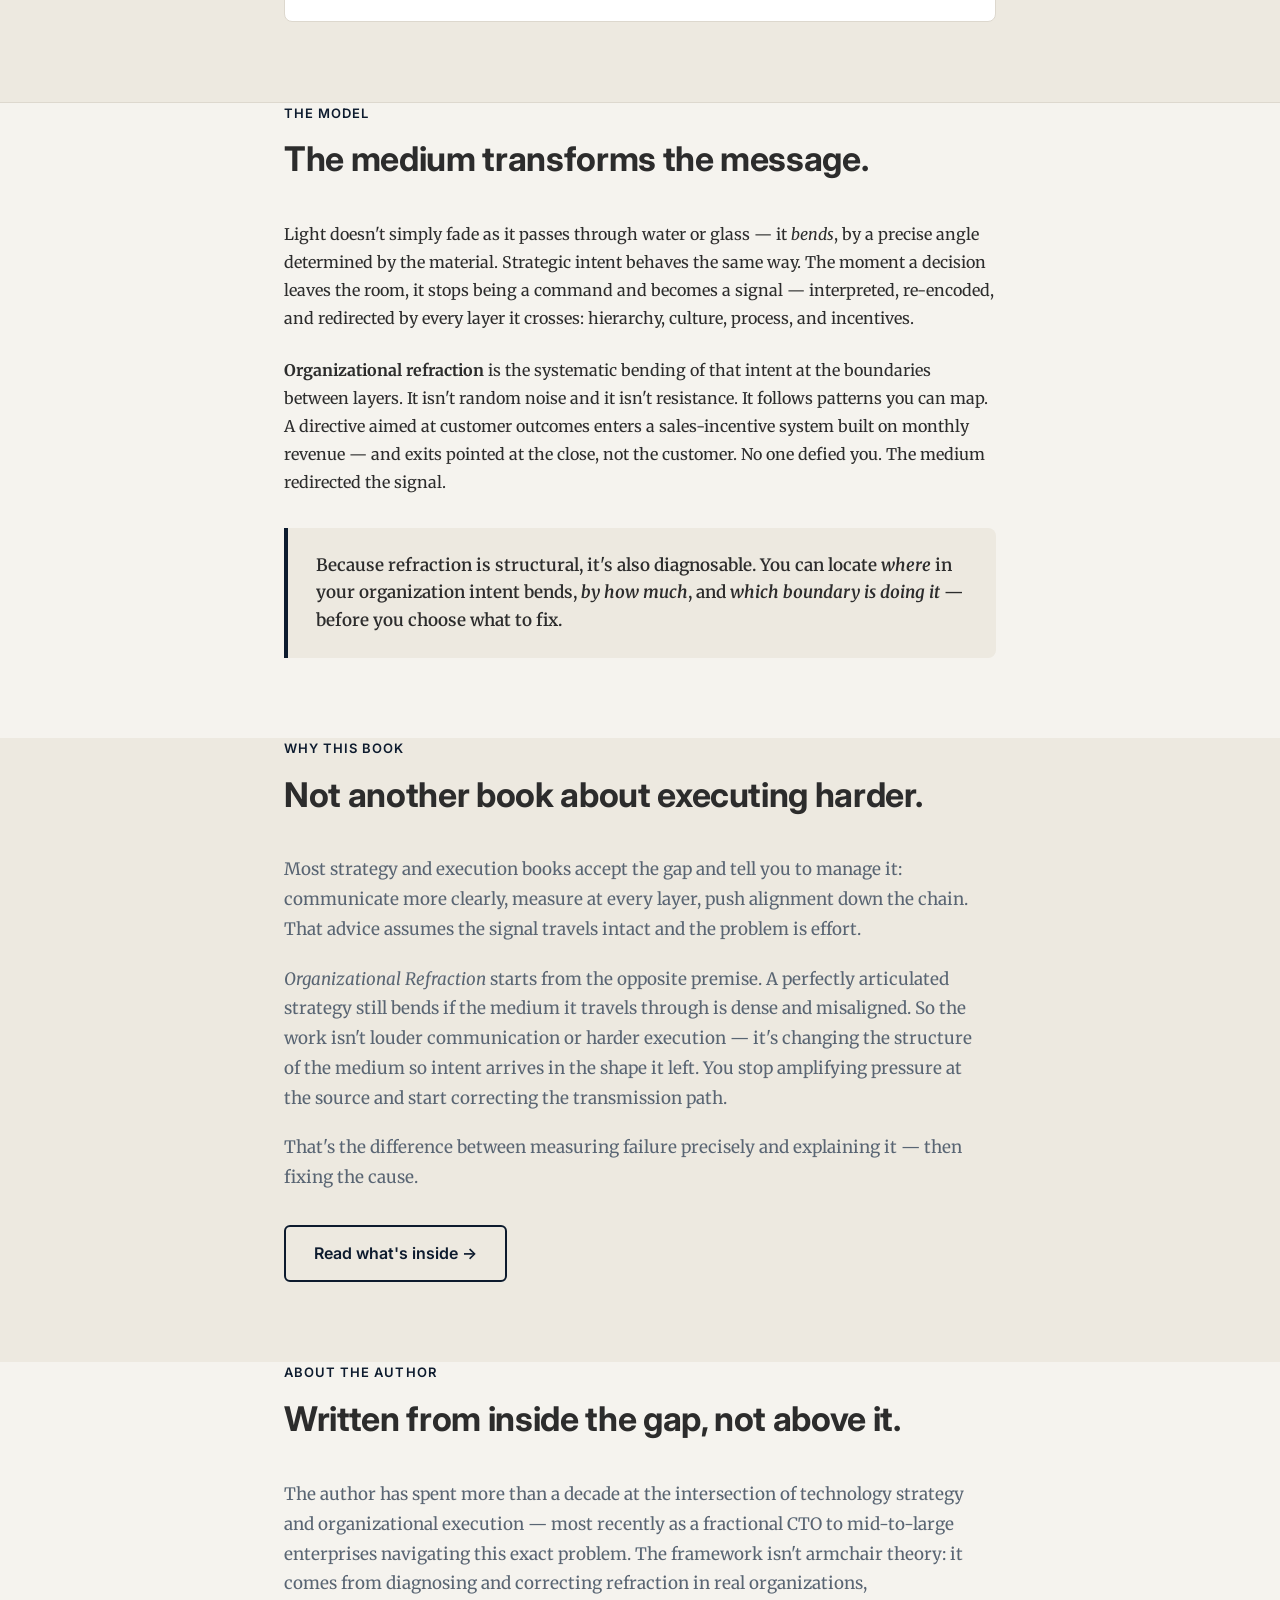
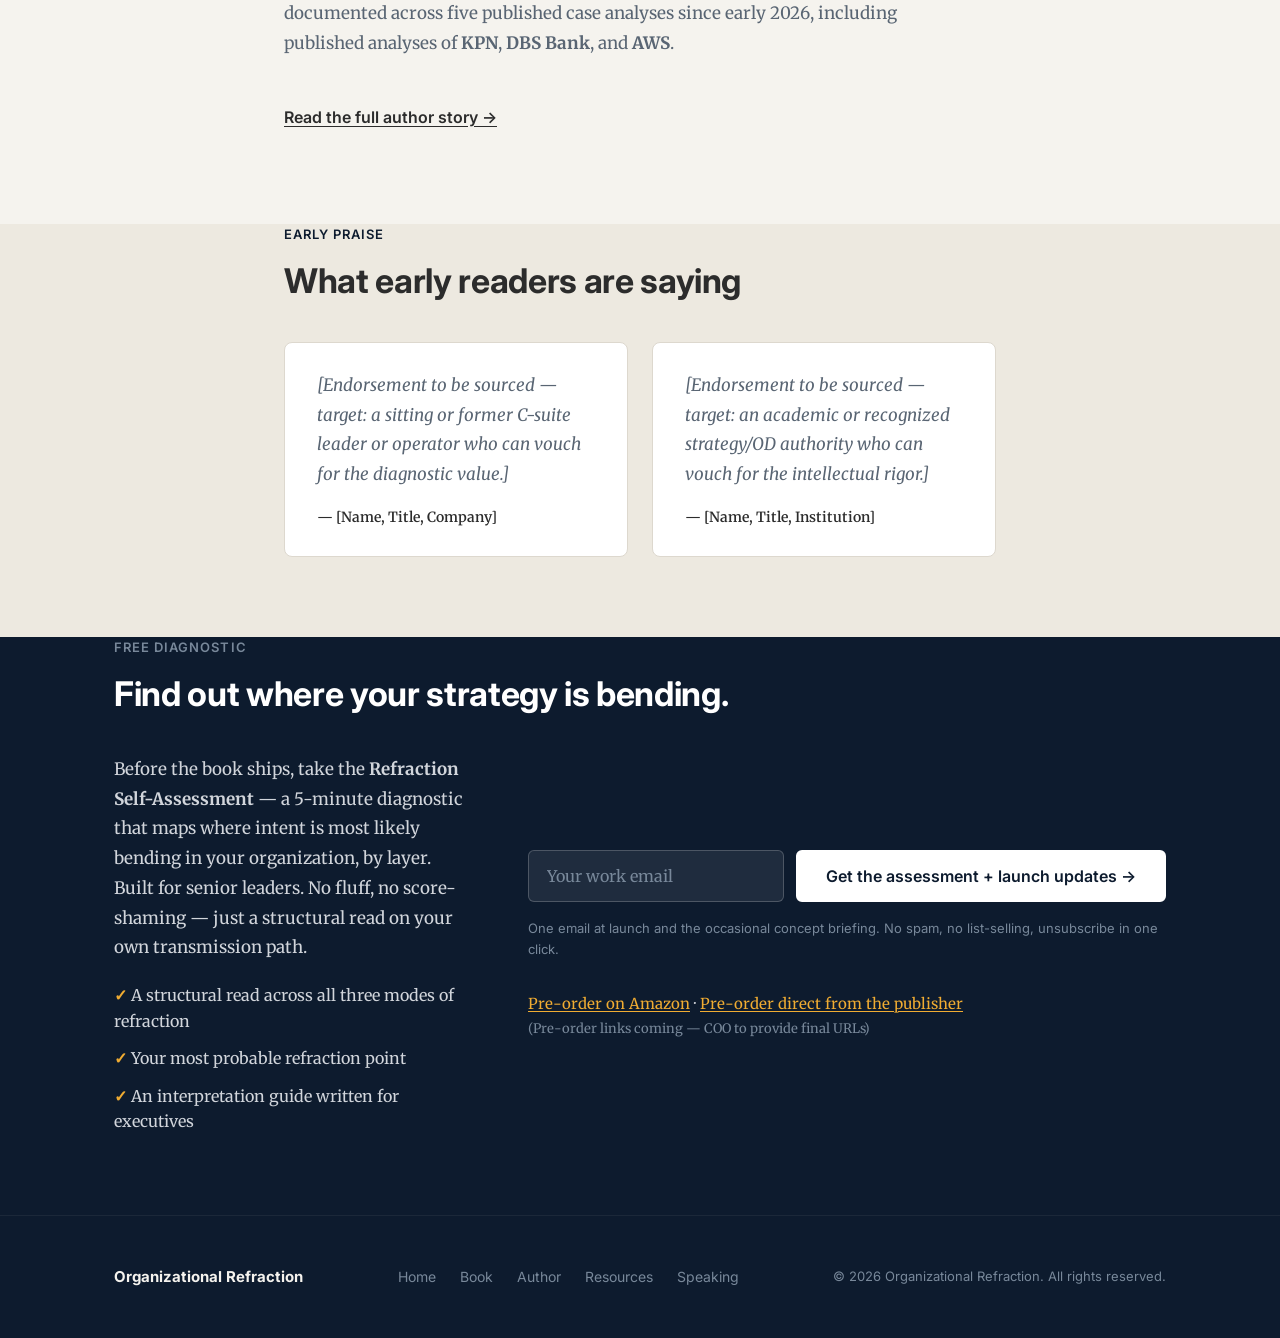
==== commit f9085cdf: "Apply Brand Identity Guide v1.1 compliance corrections - CSS tokens: replaced all off-brand colors w" ====
--- a/index.html
+++ b/index.html
@@ -25,7 +25,7 @@
   <!-- Preconnect for performance -->
   <link rel="preconnect" href="https://fonts.googleapis.com">
   <link rel="preconnect" href="https://fonts.gstatic.com" crossorigin>
-  <link href="https://fonts.googleapis.com/css2?family=Inter:wght@400;500;600;700&display=swap" rel="stylesheet">
+  <link href="https://fonts.googleapis.com/css2?family=Inter:wght@400;500;600;700&family=Merriweather:ital,wght@0,400;0,700;1,400&display=swap" rel="stylesheet">
 
   <link rel="stylesheet" href="/css/main.css">
 
@@ -206,7 +206,7 @@
             </div>
             <div class="capture__preorder">
               <a href="#" aria-label="Pre-order on Amazon (link coming soon)">Pre-order on Amazon</a> · <a href="#" aria-label="Pre-order direct from publisher (link coming soon)">Pre-order direct from the publisher</a><br>
-              <small style="color:#4B5563;font-size:0.8125rem;">(Pre-order links coming — COO to provide final URLs)</small>
+              <small style="color:var(--slate);font-size:0.8125rem;">(Pre-order links coming — COO to provide final URLs)</small>
             </div>
           </div>
         </div>
--- a/css/main.css
+++ b/css/main.css
@@ -7,16 +7,31 @@
 *, *::before, *::after { box-sizing: border-box; margin: 0; padding: 0; }
 
 :root {
-  --color-bg:          #FFFFFF;
-  --color-text:        #111827;
-  --color-text-muted:  #4B5563;
-  --color-accent:      #1E3A5F;
-  --color-accent-dark: #152B47;
-  --color-border:      #E5E7EB;
-  --color-bg-subtle:   #F9FAFB;
-  --color-bg-dark:     #111827;
-
-  --font-sans: 'Inter', system-ui, -apple-system, 'Segoe UI', sans-serif;
+  /* Brand Identity Guide v1.1 — canonical tokens */
+  --navy-deep:      #0D1B2E;   /* backgrounds, headings */
+  --navy-mid:       #16284B;   /* secondary surfaces */
+  --navy-light:     #20406E;   /* diagrams, tertiary */
+  --amber:          #D4860B;   /* CTAs, highlights */
+  --amber-light:    #F0AC32;   /* active states, refracted ray */
+  --amber-pale:     #FCE6A5;   /* diagram labels */
+  --warm-off-white: #F5F3EE;   /* page backgrounds */
+  --slate:          #78889A;   /* captions, secondary text on dark surfaces */
+  --near-black:     #2C2C2C;   /* body copy — no pure #000000 */
+
+  /* Applied tokens */
+  --color-bg:          #F5F3EE;   /* Warm Off-White */
+  --color-text:        #2C2C2C;   /* Near-Black */
+  --color-text-muted:  #596573;   /* WCAG AA-compliant (4.9:1) secondary text on light bg */
+  --color-accent:      #0D1B2E;   /* Navy Deep — structure, nav, headings */
+  --color-accent-dark: #16284B;   /* Navy Mid — hover states on nav/outline */
+  --color-cta:         #D4860B;   /* Amber — primary CTA buttons */
+  --color-cta-dark:    #B8730A;   /* Amber dark — CTA hover */
+  --color-border:      #DDD8CE;   /* Warm neutral border */
+  --color-bg-subtle:   #EDE9E0;   /* Deeper warm off-white for alternating sections */
+  --color-bg-dark:     #0D1B2E;   /* Navy Deep — dark sections, footer */
+
+  --font-sans: 'Inter', Arial, 'Helvetica Neue', sans-serif;
+  --font-body: 'Merriweather', Georgia, serif;
 
   --max-w: 1100px;
   --section-gap: 5rem;
@@ -26,7 +41,7 @@
 html { font-size: 16px; scroll-behavior: smooth; }
 
 body {
-  font-family: var(--font-sans);
+  font-family: var(--font-body);
   background: var(--color-bg);
   color: var(--color-text);
   line-height: 1.6;
@@ -38,9 +53,22 @@
 
 /* --- Typography --- */
 h1, h2, h3, h4 {
+  font-family: var(--font-sans);
   line-height: 1.2;
   font-weight: 700;
   letter-spacing: -0.01em;
+}
+
+/* UI chrome: navigation, buttons, forms, labels stay Inter */
+.btn, button,
+input, select, textarea,
+.site-header, .site-footer,
+.eyebrow, .nav-logo, .nav-links a,
+.chapter-item__num, .pub-item__date,
+.explainer-item__num, .explainer-item__tag,
+.form-group label, .form-note, .form-reassurance,
+.email-form__privacy, .capture .eyebrow {
+  font-family: var(--font-sans);
 }
 h1 { font-size: clamp(2rem, 4vw, 3rem); }
 h2 { font-size: clamp(1.5rem, 3vw, 2.125rem); }
@@ -124,14 +152,14 @@
   gap: 0.375rem;
   font-size: 0.875rem;
   font-weight: 600;
-  color: var(--color-bg) !important;
-  background: var(--color-accent);
+  color: #fff !important;
+  background: var(--color-cta);
   padding: 0.5rem 1.125rem;
   border-radius: 6px;
   text-decoration: none;
   transition: background 0.15s;
 }
-.nav-cta:hover { background: var(--color-accent-dark) !important; }
+.nav-cta:hover { background: var(--color-cta-dark) !important; }
 
 /* Mobile nav */
 .nav-toggle {
@@ -160,7 +188,7 @@
     top: 64px;
     left: 0;
     right: 0;
-    background: #fff;
+    background: var(--color-bg);
     flex-direction: column;
     align-items: flex-start;
     gap: 0;
@@ -191,13 +219,13 @@
 }
 
 .btn-primary {
-  background: var(--color-accent);
+  background: var(--color-cta);
   color: #fff;
-  border-color: var(--color-accent);
+  border-color: var(--color-cta);
 }
 .btn-primary:hover {
-  background: var(--color-accent-dark);
-  border-color: var(--color-accent-dark);
+  background: var(--color-cta-dark);
+  border-color: var(--color-cta-dark);
 }
 
 .btn-outline {
@@ -375,7 +403,7 @@
   background: var(--color-bg-dark);
   color: #fff;
 }
-.capture .eyebrow { color: #9CA3AF; }
+.capture .eyebrow { color: var(--slate); }
 .capture h2 { color: #fff; }
 .capture__body {
   display: grid;
@@ -398,7 +426,7 @@
   color: #D1D5DB;
   font-size: 1rem;
 }
-.capture__bullets li::before { content: '✓  '; color: #60A5FA; font-weight: 700; }
+.capture__bullets li::before { content: '✓  '; color: var(--amber-light); font-weight: 700; }
 
 .email-form { display: flex; flex-direction: column; gap: 1rem; }
 .email-form__group {
@@ -417,7 +445,7 @@
   outline: none;
   transition: border-color 0.15s;
 }
-.email-form input[type="email"]::placeholder { color: #9CA3AF; }
+.email-form input[type="email"]::placeholder { color: var(--slate); }
 .email-form input[type="email"]:focus { border-color: rgba(255,255,255,0.5); }
 .email-form .btn-primary {
   background: #fff;
@@ -428,7 +456,7 @@
 .email-form .btn-primary:hover { background: #F3F4F6; border-color: #F3F4F6; }
 .email-form__privacy {
   font-size: 0.8125rem;
-  color: #6B7280;
+  color: var(--slate);
   line-height: 1.6;
 }
 .capture__preorder {
@@ -436,7 +464,7 @@
   color: #D1D5DB;
   font-size: 0.9375rem;
 }
-.capture__preorder a { color: #93C5FD; text-decoration: underline; text-underline-offset: 2px; }
+.capture__preorder a { color: var(--amber-light); text-decoration: underline; text-underline-offset: 2px; }
 
 .form-success {
   display: none;
@@ -516,7 +544,7 @@
 }
 .audience__card li { font-size: 0.9375rem; color: var(--color-text-muted); padding-left: 1.25rem; position: relative; }
 .audience__card--for li::before { content: '✓'; position: absolute; left: 0; color: var(--color-accent); font-weight: 700; }
-.audience__card--not li::before { content: '—'; position: absolute; left: 0; color: #9CA3AF; }
+.audience__card--not li::before { content: '—'; position: absolute; left: 0; color: var(--slate); }
 
 @media (max-width: 768px) {
   .audience__grid { grid-template-columns: 1fr; }
@@ -538,7 +566,7 @@
   border: 1px solid var(--color-border);
   border-radius: 6px;
 }
-.pub-item__date { font-size: 0.8125rem; color: #9CA3AF; white-space: nowrap; flex-shrink: 0; padding-top: 0.1rem; }
+.pub-item__date { font-size: 0.8125rem; color: var(--slate); white-space: nowrap; flex-shrink: 0; padding-top: 0.1rem; }
 .pub-item__title { font-weight: 600; font-size: 0.9375rem; }
 
 .case-studies { background: var(--color-bg); }
@@ -567,7 +595,7 @@
   color: #fff;
   padding-block: 5rem;
 }
-.diagnostic-cta .eyebrow { color: #93C5FD; }
+.diagnostic-cta .eyebrow { color: var(--amber-light); }
 .diagnostic-cta h2 { color: #fff; margin-bottom: 0.75rem; }
 .diagnostic-cta__subhead { font-size: 1.125rem; color: rgba(255,255,255,0.8); margin-bottom: 2rem; max-width: 52ch; }
 .diagnostic-cta__yields {
@@ -578,7 +606,7 @@
   margin-bottom: 2.5rem;
 }
 .diagnostic-cta__yields li { font-size: 1rem; color: rgba(255,255,255,0.85); padding-left: 1.5rem; position: relative; }
-.diagnostic-cta__yields li::before { content: '→'; position: absolute; left: 0; color: #93C5FD; font-weight: 700; }
+.diagnostic-cta__yields li::before { content: '→'; position: absolute; left: 0; color: var(--amber-light); font-weight: 700; }
 .diagnostic-form { max-width: 480px; }
 .diagnostic-form .email-form { }
 .diagnostic-form .email-form__group { flex-direction: column; }
@@ -616,7 +644,7 @@
   font-size: 0.75rem;
   font-weight: 700;
   color: var(--color-accent);
-  background: rgba(30,58,95,0.08);
+  background: rgba(13,27,46,0.08);
   width: 2rem;
   height: 2rem;
   border-radius: 50%;
@@ -627,7 +655,7 @@
 }
 .explainer-item__title { font-weight: 600; margin-bottom: 0.375rem; }
 .explainer-item__desc { font-size: 0.9375rem; color: var(--color-text-muted); }
-.explainer-item__tag { font-size: 0.75rem; color: #9CA3AF; margin-top: 0.375rem; }
+.explainer-item__tag { font-size: 0.75rem; color: var(--slate); margin-top: 0.375rem; }
 
 /* --- Speaking Page --- */
 .speaking-hero { background: var(--color-bg); }
@@ -680,7 +708,7 @@
 }
 .form-group input:focus,
 .form-group select:focus,
-.form-group textarea:focus { border-color: var(--color-accent); box-shadow: 0 0 0 3px rgba(30,58,95,0.08); }
+.form-group textarea:focus { border-color: var(--color-accent); box-shadow: 0 0 0 3px rgba(13,27,46,0.08); }
 .form-group textarea { resize: vertical; min-height: 120px; }
 .form-note { font-size: 0.8125rem; color: var(--color-text-muted); margin-top: 0.25rem; }
 .form-submit-area { display: flex; flex-direction: column; gap: 0.75rem; }
@@ -709,9 +737,9 @@
 /* --- Footer --- */
 .site-footer {
   background: var(--color-bg-dark);
-  color: #9CA3AF;
+  color: var(--slate);
   padding-block: 3rem;
-  border-top: 1px solid rgba(255,255,255,0.06);
+  border-top: 1px solid rgba(245,243,238,0.06);
 }
 .footer-inner {
   display: flex;
@@ -720,16 +748,16 @@
   flex-wrap: wrap;
   gap: 1.5rem;
 }
-.footer-logo { font-weight: 700; color: #F9FAFB; font-size: 0.9375rem; }
+.footer-logo { font-weight: 700; color: var(--warm-off-white); font-size: 0.9375rem; }
 .footer-links { display: flex; gap: 1.5rem; list-style: none; flex-wrap: wrap; }
 .footer-links a {
   font-size: 0.875rem;
-  color: #6B7280;
+  color: var(--slate);
   text-decoration: none;
   transition: color 0.15s;
 }
-.footer-links a:hover { color: #F9FAFB; }
-.footer-copy { font-size: 0.8125rem; color: #374151; }
+.footer-links a:hover { color: var(--warm-off-white); }
+.footer-copy { font-size: 0.8125rem; color: var(--slate); }
 
 @media (max-width: 600px) {
   .footer-inner { flex-direction: column; align-items: flex-start; gap: 1rem; }
